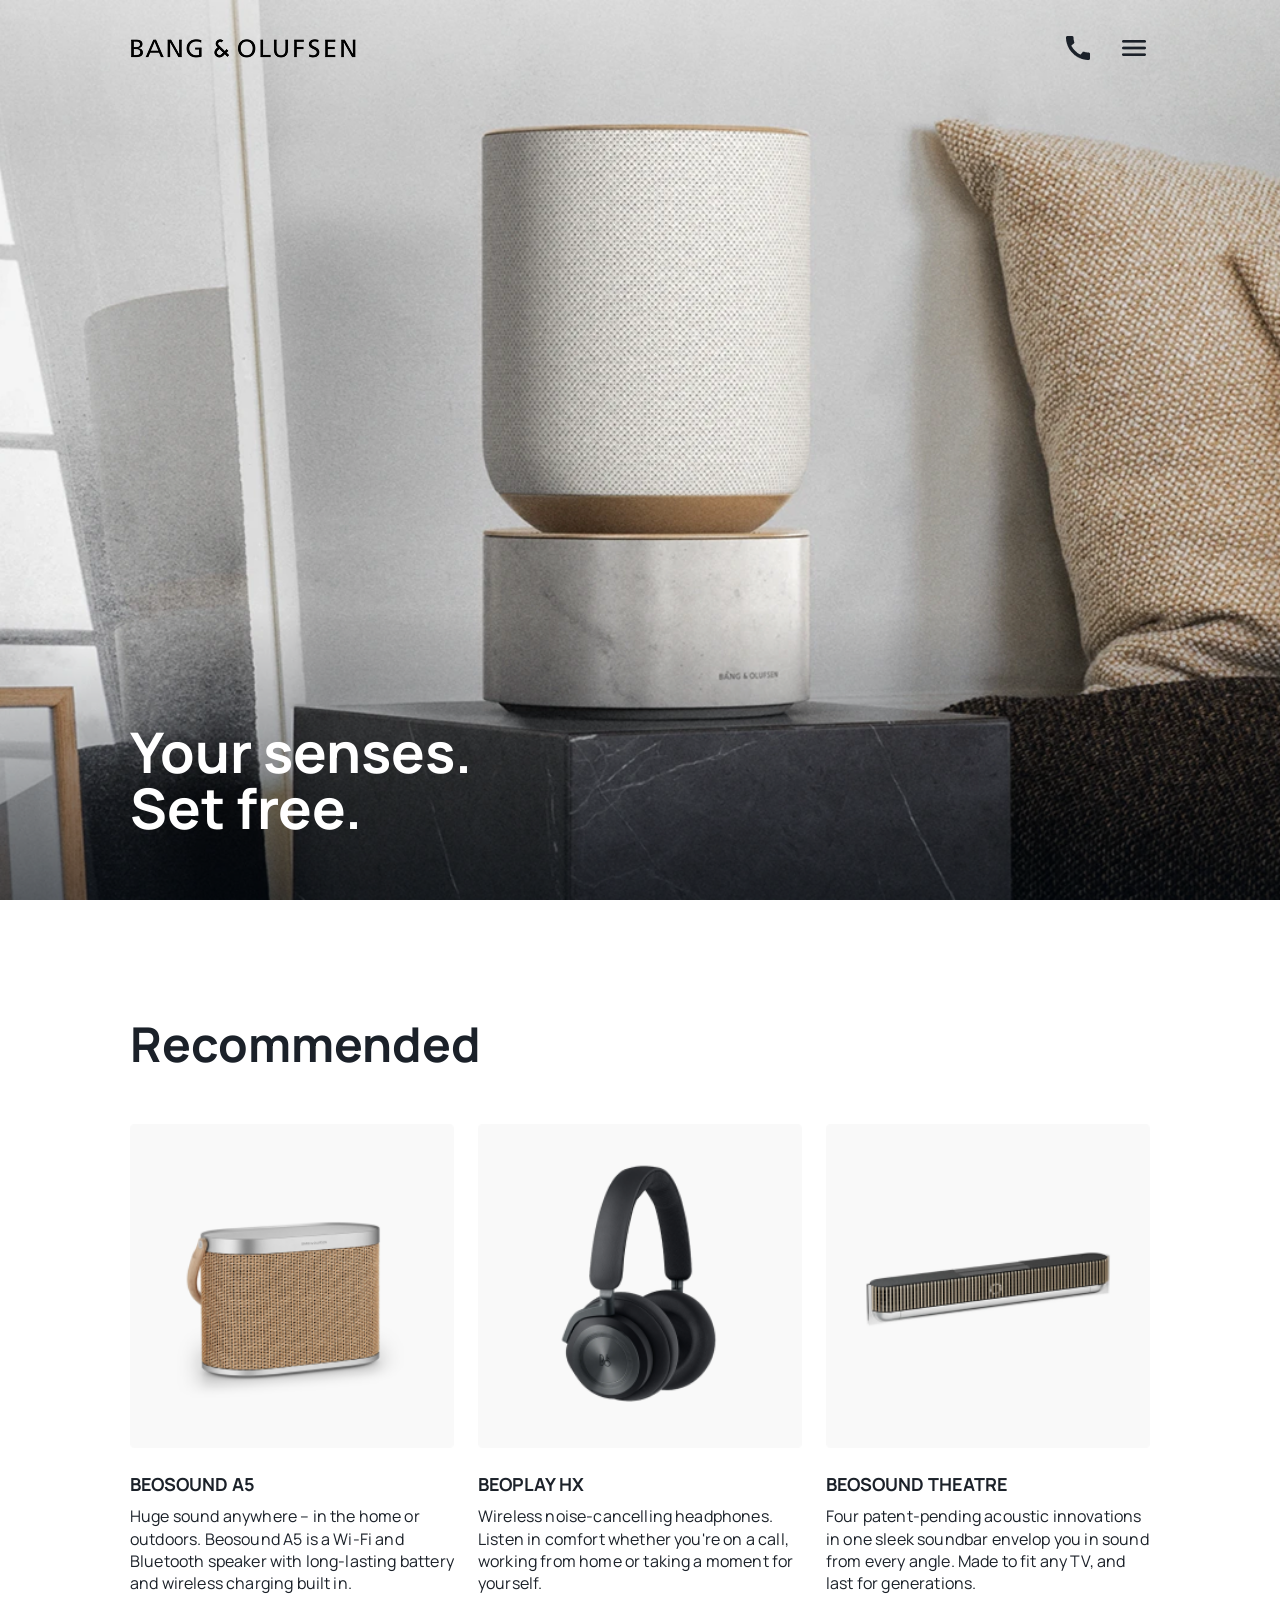
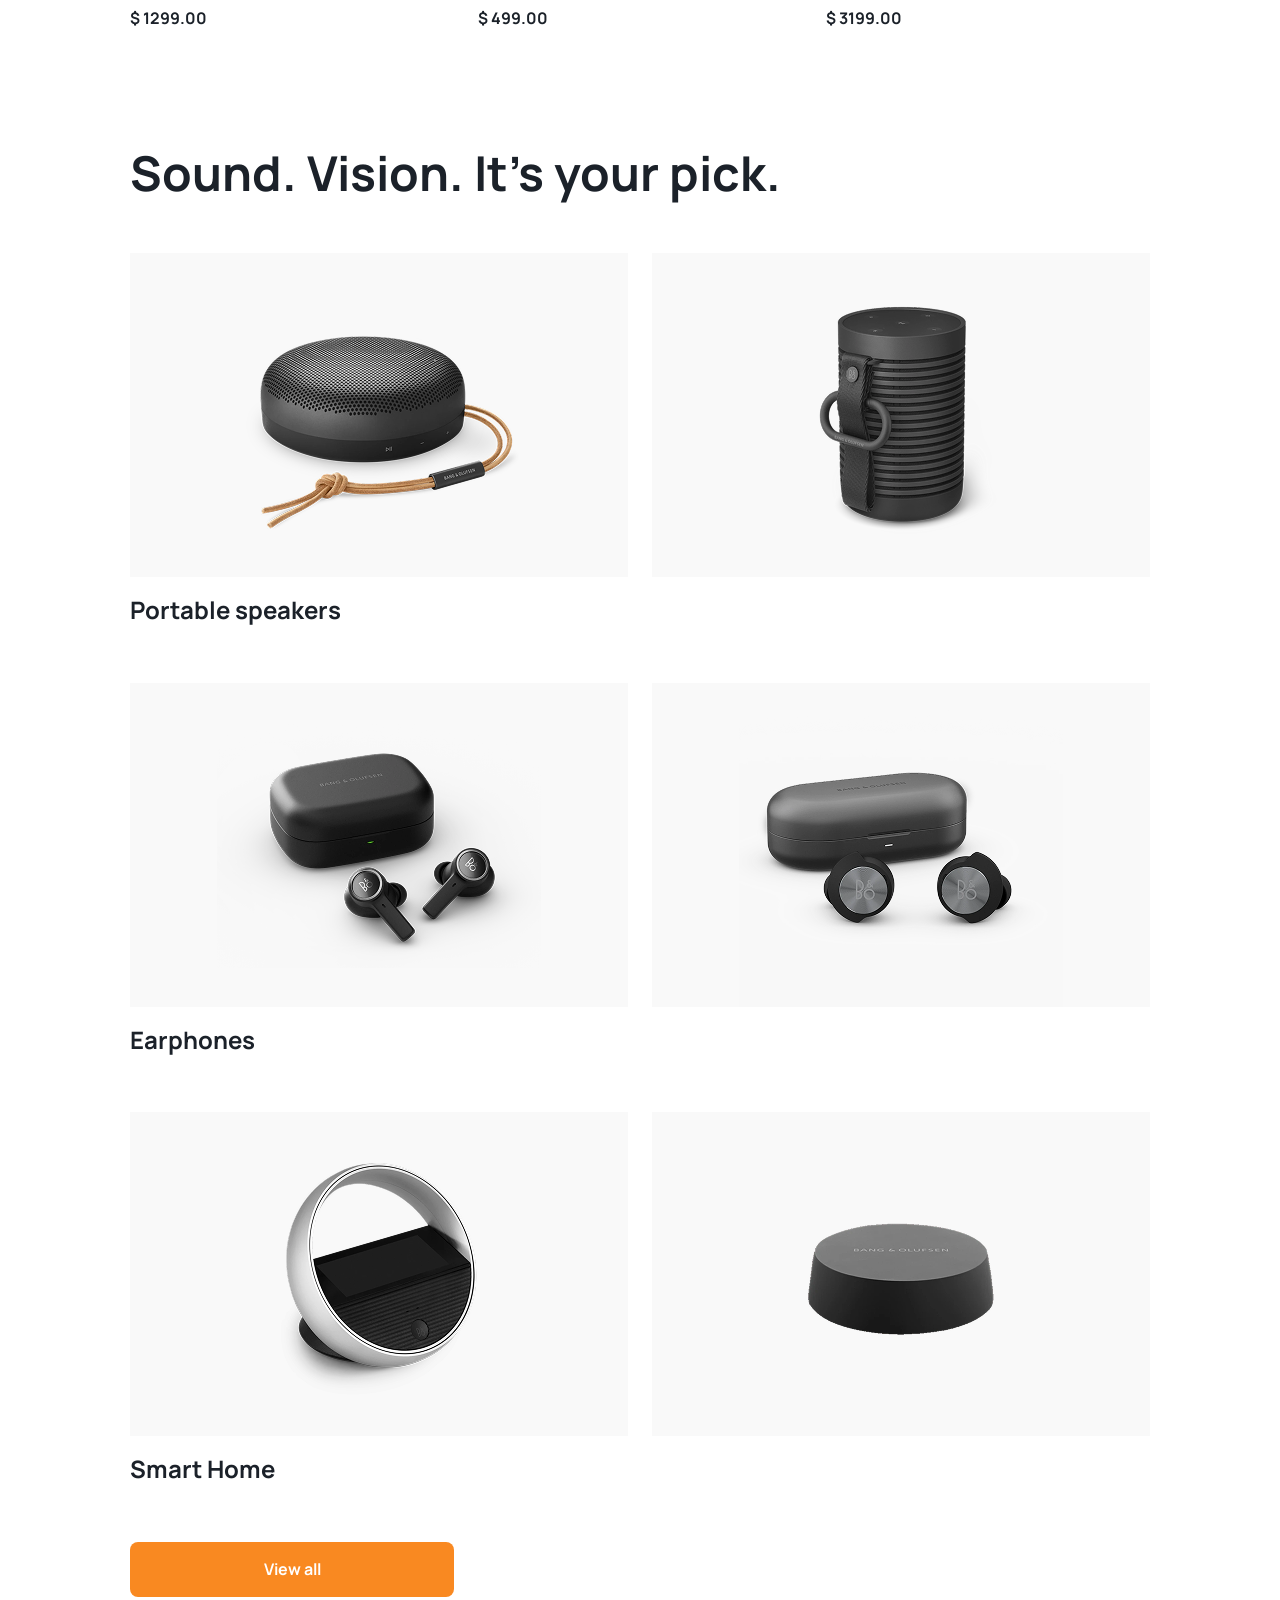
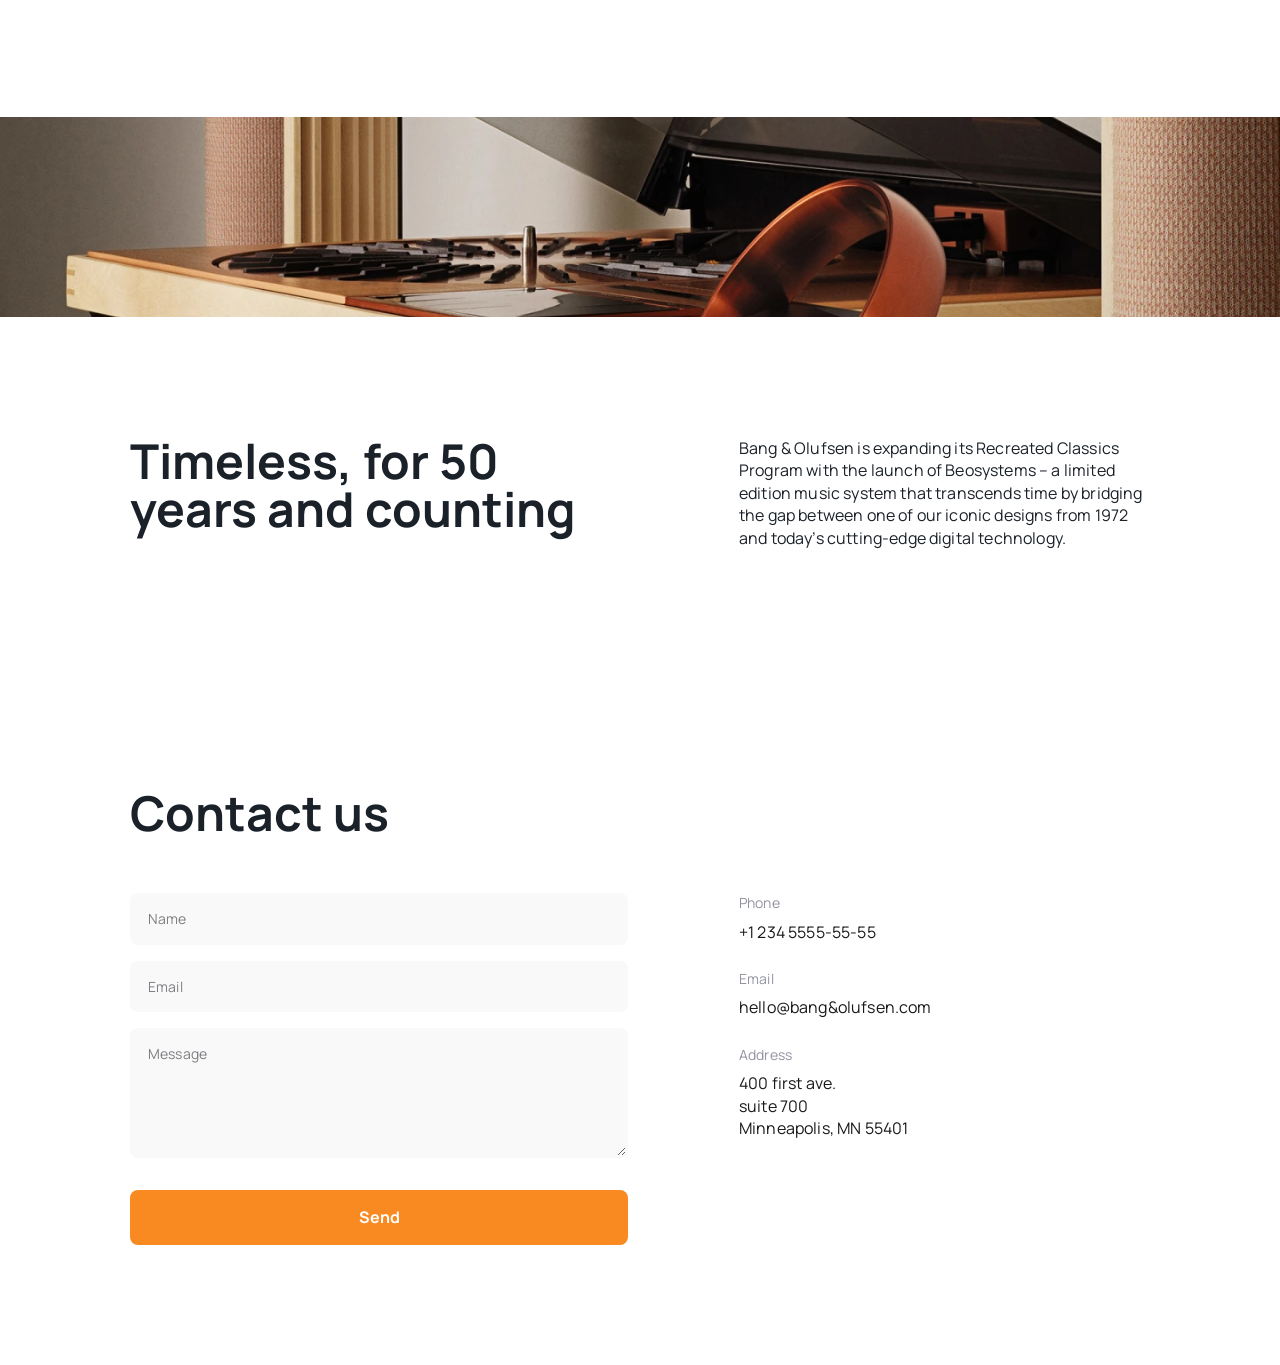
==== index.html @ 16ffc5fd "make build" ====
<!doctype html><html lang="en" class="page"><head><meta charset="utf-8"><meta name="viewport" content="width=device-width, initial-scale=1.0"><title>Landing Page</title><link rel="icon" type="image/x-icon" href="Logo.e3024e03.png"><link rel="preconnect" href="https://fonts.googleapis.com"><link rel="preconnect" href="https://fonts.gstatic.com" crossorigin><link href="https://fonts.googleapis.com/css2?family=Inter:wght@500;700&family=Manrope:wght@400;700&family=Roboto:wght@700&display=swap" rel="stylesheet"><link rel="stylesheet" href="index.c2634b5c.css"><script src="index.cabb280d.js" defer></script></head><body class="page__body"> <header class="header"> <div class="container"> <div class="header__content"> <div class="top-bar"> <a href="#"> <img class="top-bar__logo" src="Logo.e3024e03.png" alt="B&O logo"> </a> <div class="top-bar__icons"> <a href="tel:+12345555555" class="icon icon--phone"></a> <a href="#menu" class="icon icon--menu"></a> </div> </div> <div class="header__botom"> <div class="header__img"></div> <h1 class="header__title"> Your senses. <br> Set free. </h1> </div> </div> </div> </header> <aside class="menu page__menu" id="menu"> <div class="container"> <div class="menu__content"> <div class="menu__top top-bar"> <a href="#"> <img class="top-bar__logo" src="Logo.e3024e03.png" alt="B&O logo"> </a> <a href="#" class="icon icon--close"></a> </div> <div class="menu__container"> <nav class="menu__nav nav"> <ul class="nav__list"> <li class="nav__item"> <a class="nav__link" href="#recommended"> Recommended </a> </li> <li class="nav__item"> <a class="nav__link" href="#gallery"> Categories </a> </li> <li class="nav__item"> <a class="nav__link" href="#info"> About Us </a> </li> <li class="nav__item"> <a class="nav__link" href="#contacts"> Contact Us </a> </li> </ul> </nav> <a href="tel:+1 234 5555-55-55" class="menu__phone-number"> +1 234 5555-55-55 </a> <a href="tel:+1 234 5555-55-55" class="menu__call-to-order"> call to order </a> </div> </div> </div> </aside> <main class="main"> <div class="container"> <div class="main__content"> <section class="recommended" id="recommended"> <h2 class="section__title">Recommended</h2> <div class="recommended__container"> <ul class="recommended__products"> <li class="product recommended__product"> <article> <img class="product__image" src="beosound-mobile.cb3116ac.png" alt="BEOSOUND A5"> <h3 class="product__title">BEOSOUND A5</h3> <p class="product__description"> Huge sound anywhere – in the home or outdoors. Beosound A5 is a Wi-Fi and Bluetooth speaker with long-lasting battery and wireless charging built in. </p> <p class="product__price">$ 1299.00</p> </article> </li> <li class="product recommended__product"> <article> <img class="product__image" src="beoplay-mobile.6e7255b0.png" alt="BEOPLAY HX"> <h3 class="product__title">BEOPLAY HX</h3> <p class="product__description"> Wireless noise-cancelling headphones. Listen in comfort whether you're on a call, working from home or taking a moment for yourself. </p> <p class="product__price">$ 499.00</p> </article> </li> <li class="product recommended__product"> <article> <img class="product__image" src="acoustic-mobile.9c9fabe5.png" alt="BEOSOUND THEATRE"> <h3 class="product__title">BEOSOUND THEATRE</h3> <p class="product__description"> Four patent-pending acoustic innovations in one sleek soundbar envelop you in sound from every angle. Made to fit any TV, and last for generations. </p> <p class="product__price">$ 3199.00</p> </article> </li> </ul> </div> </section> <section class="gallery" id="gallery"> <h2 class="section__title">Sound. Vision. It's your pick.</h2> <ul class="gallery__wrapper"> <li class="gallery__items"> <div class="gallery__photos"> <a href="#" class="gallery__link"> <img class="gallery__photo" src="portable-speaker-1-desktop.88114674.png" alt="Portable speaker"> </a> <a href="#" class="gallery__link"> <img class="gallery__photo" src="portable-speaker-2-desktop.5d2d7064.png" alt="Portable speaker"> </a> </div> <h3 class="gallery__title">Portable speakers</h3> </li> <li class="gallery__items"> <div class="gallery__photos"> <a href="#" class="gallery__link"> <img class="gallery__photo" src="earphones-1-desktop.b19adb02.png" alt="Earphones"> </a> <a href="#" class="gallery__link"> <img class="gallery__photo" src="earphones-2-desktop.e0e99754.png" alt="Earphones"> </a> </div> <h3 class="gallery__title">Earphones</h3> </li> <li class="gallery__items"> <div class="gallery__photos"> <a href="#" class="gallery__link"> <img class="gallery__photo" src="smart-home-1-desktop.4b87966b.png" alt="Smart Devise"> </a> <a href="#" class="gallery__link"> <img class="gallery__photo" src="smart-home-2-desktop.f8fe07ad.png" alt="Smart Devise"> </a> </div> <h3 class="gallery__title">Smart Home</h3> </li> </ul> <a class="gallery__button">View all</a> </section> <section id="info"> <div class="info__image"></div> <div class="info"> <h2 class="info__title section__title"> Timeless, for 50 years and counting </h2> <p class="info__description"> Bang & Olufsen is expanding its Recreated Classics Program with the launch of Beosystems – a limited edition music system that transcends time by bridging the gap between one of our iconic designs from 1972 and today’s cutting-edge digital technology. </p> </div> </section> <section class="form" id="contacts"> <h2 class="section__title">Contact us</h2> <div class="contacts"> <div class="contacts__form"> <form onsubmit="this.reset(); return false;" action="http://localhost:5173/" method="post"> <input class="contacts__input" type="text" name="name" required placeholder="Name"> <input class="contacts__input" type="email" name="email" required placeholder="Email"> <textarea class="contacts__input contacts__input--textarea" name="message" rows="5" required placeholder="Message"></textarea> <button class="contacts__button">Send</button> </form> </div> <address class="contacts__contacts"> <div class="contacts__container"> <div class="contacts__wrap"> <p class="contacts__wrap contacts__wrap--name">Phone</p> <a href="tel:+123455555555" class="contacts__wrap contacts__wrap--value"> +1 234 5555-55-55 </a> </div> <div class="contacts__wrap"> <p class="contacts__wrap contacts__wrap--name">Email</p> <p class="contacts__wrap contacts__wrap--value"> hello@bang&olufsen.com </p> </div> <div class="contacts__wrap"> <p class="contacts__wrap contacts__wrap--name">Address</p> <a class="contacts__wrap contacts__wrap--value" href="https://www.google.com/maps?q=400+First+Ave+Suite+700+Minneapolis+MN+55401" target="_blank" rel="noopener noreferrer"> 400 first ave. <br> suite 700 <br> Minneapolis, MN 55401 </a> </div> </div> </address> </div> </section> </div> </div> </main> </body></html>
---- index.c2634b5c.css ----
*,:before,:after{box-sizing:border-box}html,body,div,span,applet,object,iframe,h1,h2,h3,h4,h5,h6,p,blockquote,pre,a,abbr,acronym,address,big,cite,code,del,dfn,em,img,ins,kbd,q,s,samp,small,strike,strong,sub,sup,tt,var,b,u,i,center,dl,dt,dd,ol,ul,li,fieldset,form,label,legend,table,caption,tbody,tfoot,thead,tr,th,td,article,aside,canvas,details,embed,figure,figcaption,footer,header,hgroup,menu,nav,output,ruby,section,summary,time,mark,audio,video{border:0;margin:0;padding:0;font-family:inherit;font-size:100%}article,aside,details,figcaption,figure,footer,header,hgroup,menu,nav,section{display:block}body{line-height:1}ol,ul{list-style:none}blockquote,q{quotes:none}blockquote:before,blockquote:after,q:before,q:after{content:"";content:none}table{border-collapse:collapse;border-spacing:0}a{color:inherit;cursor:pointer;text-decoration:none}button,input,select,textarea{font:inherit;cursor:pointer;background:0 0;border:none;outline:none;margin:0;padding:0}img{max-width:100%;height:auto;display:block}.header{background:url(header-bg-desktop.ee3bad31.png) 50%/cover no-repeat;border:none;height:100vh}.header__content{-ms-flex-direction:column;flex-direction:column;-ms-flex-pack:justify;justify-content:space-between;min-height:100vh;display:-ms-flexbox;display:flex}.header__botom{padding-bottom:40px}@media (min-width:744px){.header__botom{padding-bottom:64px}}.header__title{color:#fff;font-size:36px;font-weight:700;line-height:100%}@media (min-width:744px){.header__title{font-size:48px}}@media (min-width:1260px){.header__title{font-size:56px}}.icon{background-position:50%;background-repeat:no-repeat;background-size:contain;width:24px;height:24px;display:block}@media (min-width:744px){.icon{width:32px;height:32px}}.icon--phone{background-image:url(phone-number.827a1522.png);margin-right:24px;position:relative}.icon--phone:after{content:"+1 234 555-55-55";white-space:nowrap;visibility:hidden;opacity:0;transition:all .3s;position:absolute;top:50%;left:-420%;transform:translateY(-50%)}.icon--phone:hover:after{visibility:visible;opacity:1}.icon--menu{background-image:url(icon-burger-menu.79935356.png)}.icon--menu:hover{background-image:url(icon-burger-menu-hover.655e2119.png)}.icon--close{background-image:url(icon-close.a6310590.png);transition:all .3s}.icon--close:hover{transform:scale(1.1)}.menu{box-sizing:border-box;background-color:#f9f9f9;height:100vh;overflow:auto}.menu__content{font-size:22px;font-weight:700;line-height:100%}.menu__top{z-index:1;margin-bottom:32px;position:sticky;top:0}@media (min-width:744px){.menu__top{margin-bottom:56px}}.menu__phone-number{letter-spacing:.13em;margin-bottom:20px;font-size:16px;line-height:140%;display:block}.menu__phone-number:hover{color:#9393a3}.menu__call-to-order{letter-spacing:.13em;text-transform:uppercase;border-bottom:1px solid #1b2129;width:fit-content;padding-bottom:4px;font-size:16px;line-height:140%;transition:all .3s;display:block}.menu__call-to-order:hover{transform:scale(1.1)}.menu__nav{margin-bottom:48px}.nav__item:not(:last-child){margin-bottom:32px}.nav__link:hover{color:#9393a3}.page{scroll-behavior:smooth}.page:has(.page__menu:target){overflow:hidden}.page__body{color:#1b2129;background-color:#fff;width:100%;height:100vh;font-family:Manrope,sans-serif}.page__menu{pointer-events:none;opacity:0;position:fixed;top:0;left:0;right:0}.page__menu:target{pointer-events:all;opacity:1}.top-bar{-ms-flex-pack:justify;justify-content:space-between;-ms-flex-align:center;align-items:center;padding-top:24px;padding-bottom:24px;display:-ms-flexbox;display:flex}@media (min-width:744px){.top-bar{padding-top:32px;padding-bottom:32px}}.top-bar__logo{width:152px;height:16px;transition:all .3s}@media (min-width:744px){.top-bar__logo{width:228px;height:24px}}.top-bar__logo:hover{transform:scale(1.1)}.top-bar__icons{display:-ms-flexbox;display:flex}.section__title{margin-bottom:48px;font-size:32px;font-weight:700;line-height:100%}@media (min-width:744px){.section__title{margin-bottom:56px;font-size:40px}}@media (min-width:1260px){.section__title{font-size:48px}}.main__content{row-gap:96px;padding-top:96px;padding-bottom:96px;display:grid}@media (min-width:744px){.main__content{row-gap:120px;padding-top:120px;padding-bottom:120px}}.recommended__products{--columns:2;grid-template-columns:repeat(var(--columns),1fr);gap:52px 20px;display:grid}@media (min-width:744px){.recommended__products{--columns:6;column-gap:24px}}@media (min-width:1260px){.recommended__products{--columns:12}}.recommended__product{grid-column:1/-1}@media (min-width:744px){.recommended__product{grid-column:2/-2}}@media (min-width:1260px){.recommended__product{grid-column:span 4}}.product{box-sizing:border-box}.product__image{box-sizing:border-box;width:100%;margin-bottom:10px;transition:all .3s;display:block}@media (min-width:744px){.product__image{height:600px;margin-bottom:24px}}@media (min-width:1260px){.product__image{height:324px}}.product__image:hover{transform:scale(1.2)}.product__title{text-transform:uppercase;margin-bottom:10px;font-size:18px;font-weight:700;line-height:140%}@media (min-width:744px){.product__title{margin-bottom:8px}}.product__description{letter-spacing:.01em;margin-bottom:12px;font-size:16px;line-height:140%}@media (min-width:744px){.product__description{margin-bottom:34px}}@media (min-width:1260px){.product__description{margin-bottom:12px}}.product__price{margin-top:auto;font-size:16px;font-weight:700;line-height:140%}.info{--columns:2;grid-template-columns:repeat(var(--columns),1fr);-ms-flex-align:start;align-items:start;gap:30px 20px;padding:42px 0 48px;display:grid}@media (min-width:744px){.info{--columns:6;column-gap:24px}}@media (min-width:1260px){.info{--columns:12}}@media (min-width:744px){.info{padding-top:120px;padding-bottom:120px}}.info__title{grid-column:1/-1;margin-bottom:0}@media (min-width:744px){.info__title{grid-column:1/4}}@media (min-width:1260px){.info__title{grid-column:span 6}}.info__description{letter-spacing:.01em;grid-column:1/-1;line-height:140%}@media (min-width:744px){.info__description{grid-column:4/7}}@media (min-width:1260px){.info__description{grid-column:-6/-1;justify-self:end}}.info__image{background:url(section-img-desktop.2b329f28.png) 50%/cover no-repeat;width:100vw;height:200px;margin-left:calc(50% - 50vw)}.gallery__wrapper{row-gap:40px;margin-bottom:40px;display:grid}@media (min-width:744px){.gallery__wrapper{row-gap:56px;margin-bottom:56px}}.gallery__photos{--columns:2;grid-template-columns:repeat(var(--columns),1fr);column-gap:20px;margin-bottom:16px;display:grid}@media (min-width:744px){.gallery__photos{--columns:6;column-gap:24px}}@media (min-width:1260px){.gallery__photos{--columns:12}}@media (min-width:744px){.gallery__link{grid-column:span 3}}@media (min-width:1260px){.gallery__link{grid-column:span 6}}.gallery__photo{object-fit:cover;width:100%;height:100%;transition:all .3s}.gallery__photo:hover{transform:scale(1.2)}.gallery__title{font-size:18px;font-weight:700;line-height:140%}@media (min-width:744px){.gallery__title{font-size:24px}}.gallery__button{text-align:center;color:#fff;background-color:#f98921;border-radius:8px;width:100%;margin-top:auto;padding:14px 0;font-size:16px;font-weight:700;line-height:169%;display:block}@media (min-width:1260px){.gallery__button{width:324px}}.gallery__button:hover{background-color:#1b2129}.gallery__button:active{background-color:#010810}.contacts{--columns:2;grid-template-columns:repeat(var(--columns),1fr);gap:48px 20px;display:grid}@media (min-width:744px){.contacts{--columns:6;column-gap:24px}}@media (min-width:1260px){.contacts{--columns:12}}@media (min-width:744px){.contacts{row-gap:80px}}.contacts__form{grid-column:1/3}@media (min-width:744px){.contacts__form{grid-column:span 6}}@media (min-width:1260px){.contacts__form{grid-column:1/7}}.contacts__contacts{grid-column:1/3;font-style:normal}@media (min-width:744px){.contacts__contacts{grid-column:span 6}}@media (min-width:1260px){.contacts__contacts{grid-column:8/-1}}.contacts__input{letter-spacing:.01em;color:#1b2129;background-color:#f9f9f9;border:2px solid transparent;border-radius:8px;width:100%;margin-bottom:16px;padding:14px 16px;font-size:14px;line-height:140%;display:block}.contacts__input::placeholder{letter-spacing:.01em;color:#7e7e83;font-size:14px;line-height:140%}.contacts__input::placeholder{letter-spacing:.01em;color:#7e7e83;font-size:14px;line-height:140%}.contacts__input--textarea{margin-bottom:32px}.contacts__input:hover{border:2px solid #dbdbdb}.contacts__input:focus{border:2px solid #f98921}.contacts__button{text-align:center;color:#fff;background-color:#f98921;border-radius:8px;width:100%;margin-top:auto;padding:14px 0;font-size:16px;font-weight:700;line-height:169%;display:block}.contacts__button:hover{background-color:#1b2129}.contacts__button:active{background-color:#010810}.contacts__container{-ms-flex-direction:column;flex-direction:column;gap:24px;display:-ms-flexbox;display:flex}@media (min-width:744px){.contacts__container{gap:26px}}.contacts__wrap--name{letter-spacing:.01em;color:#9393a3;margin-bottom:8px;font-size:14px;line-height:140%;display:block}.contacts__wrap--value{letter-spacing:.01em;color:#191919;font-size:16px;line-height:140%}.contacts__wrap--value:hover{color:#9393a3}.container{padding-left:20px;padding-right:20px}@media (min-width:744px){.container{padding-left:72px;padding-right:72px}}@media (min-width:1260px){.container{max-width:1260px;margin-left:auto;margin-right:auto;padding-left:120px;padding-right:120px}}
/*# sourceMappingURL=index.c2634b5c.css.map */
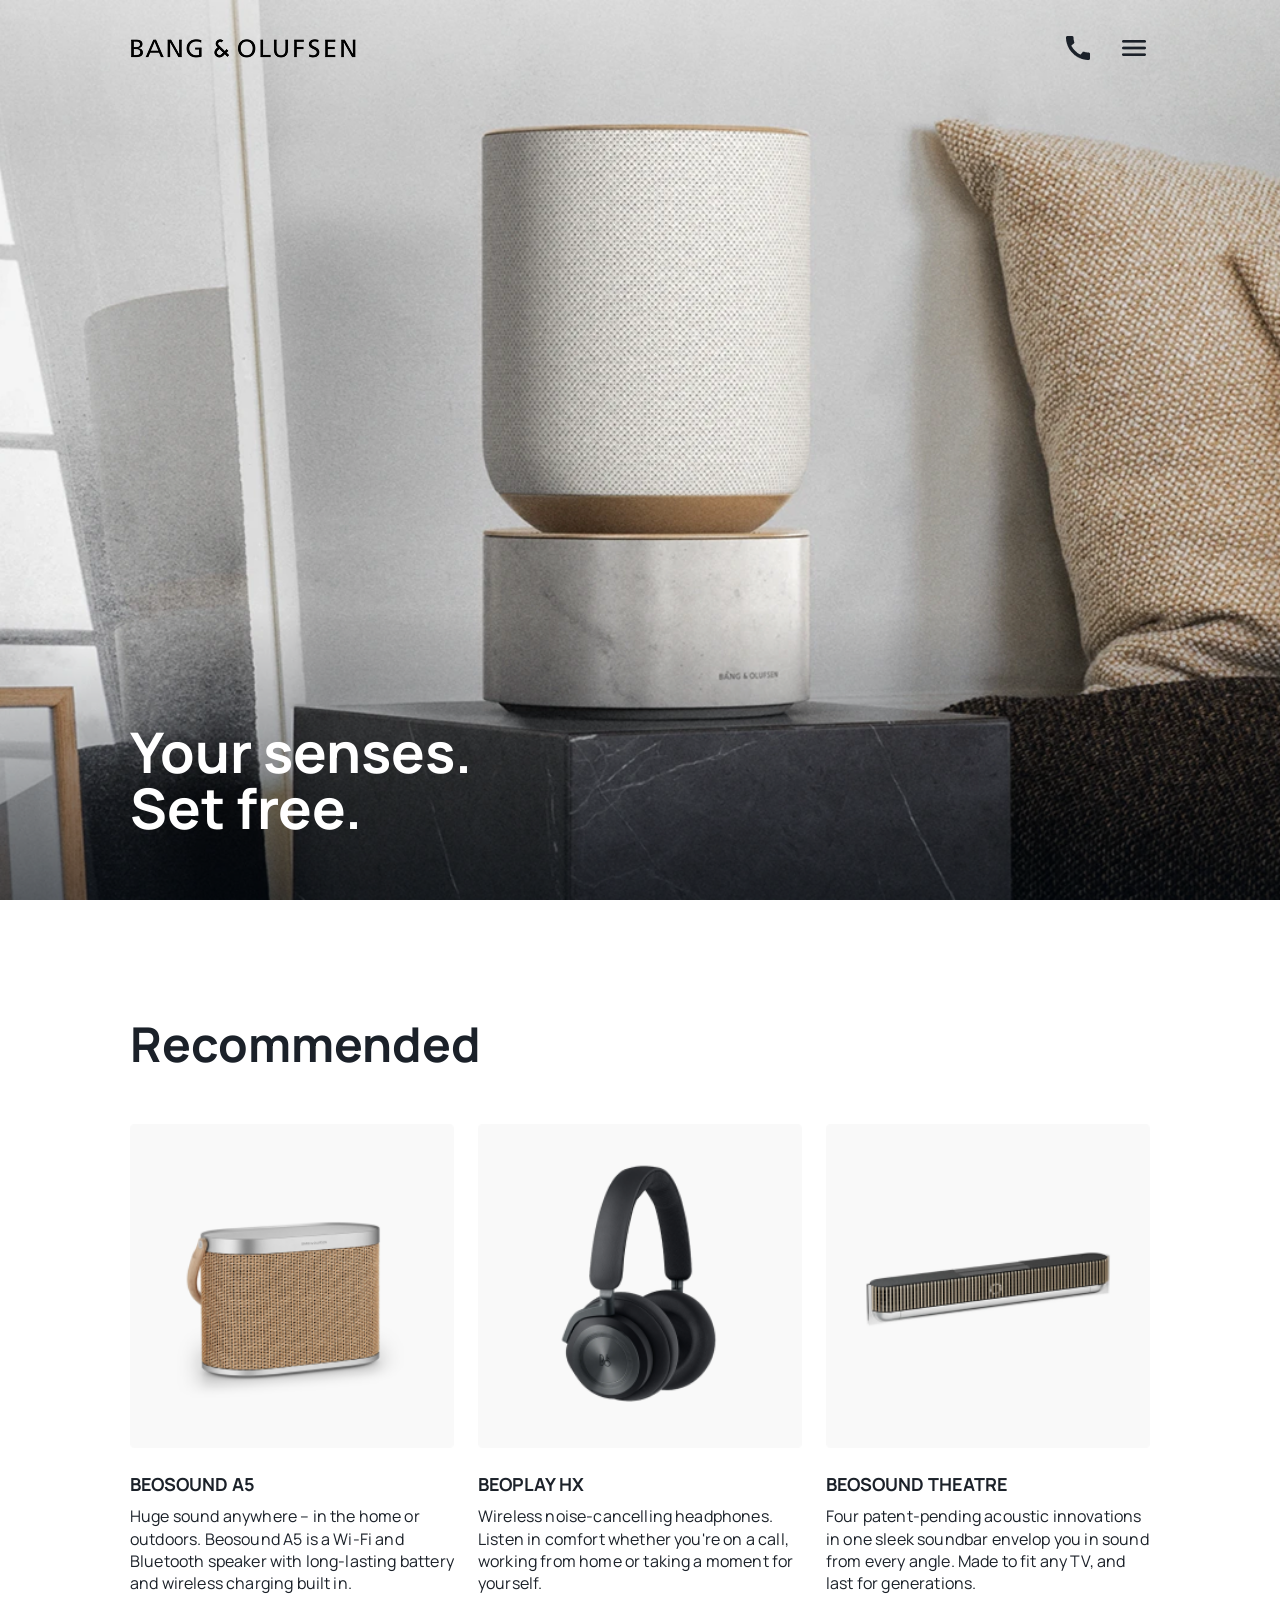
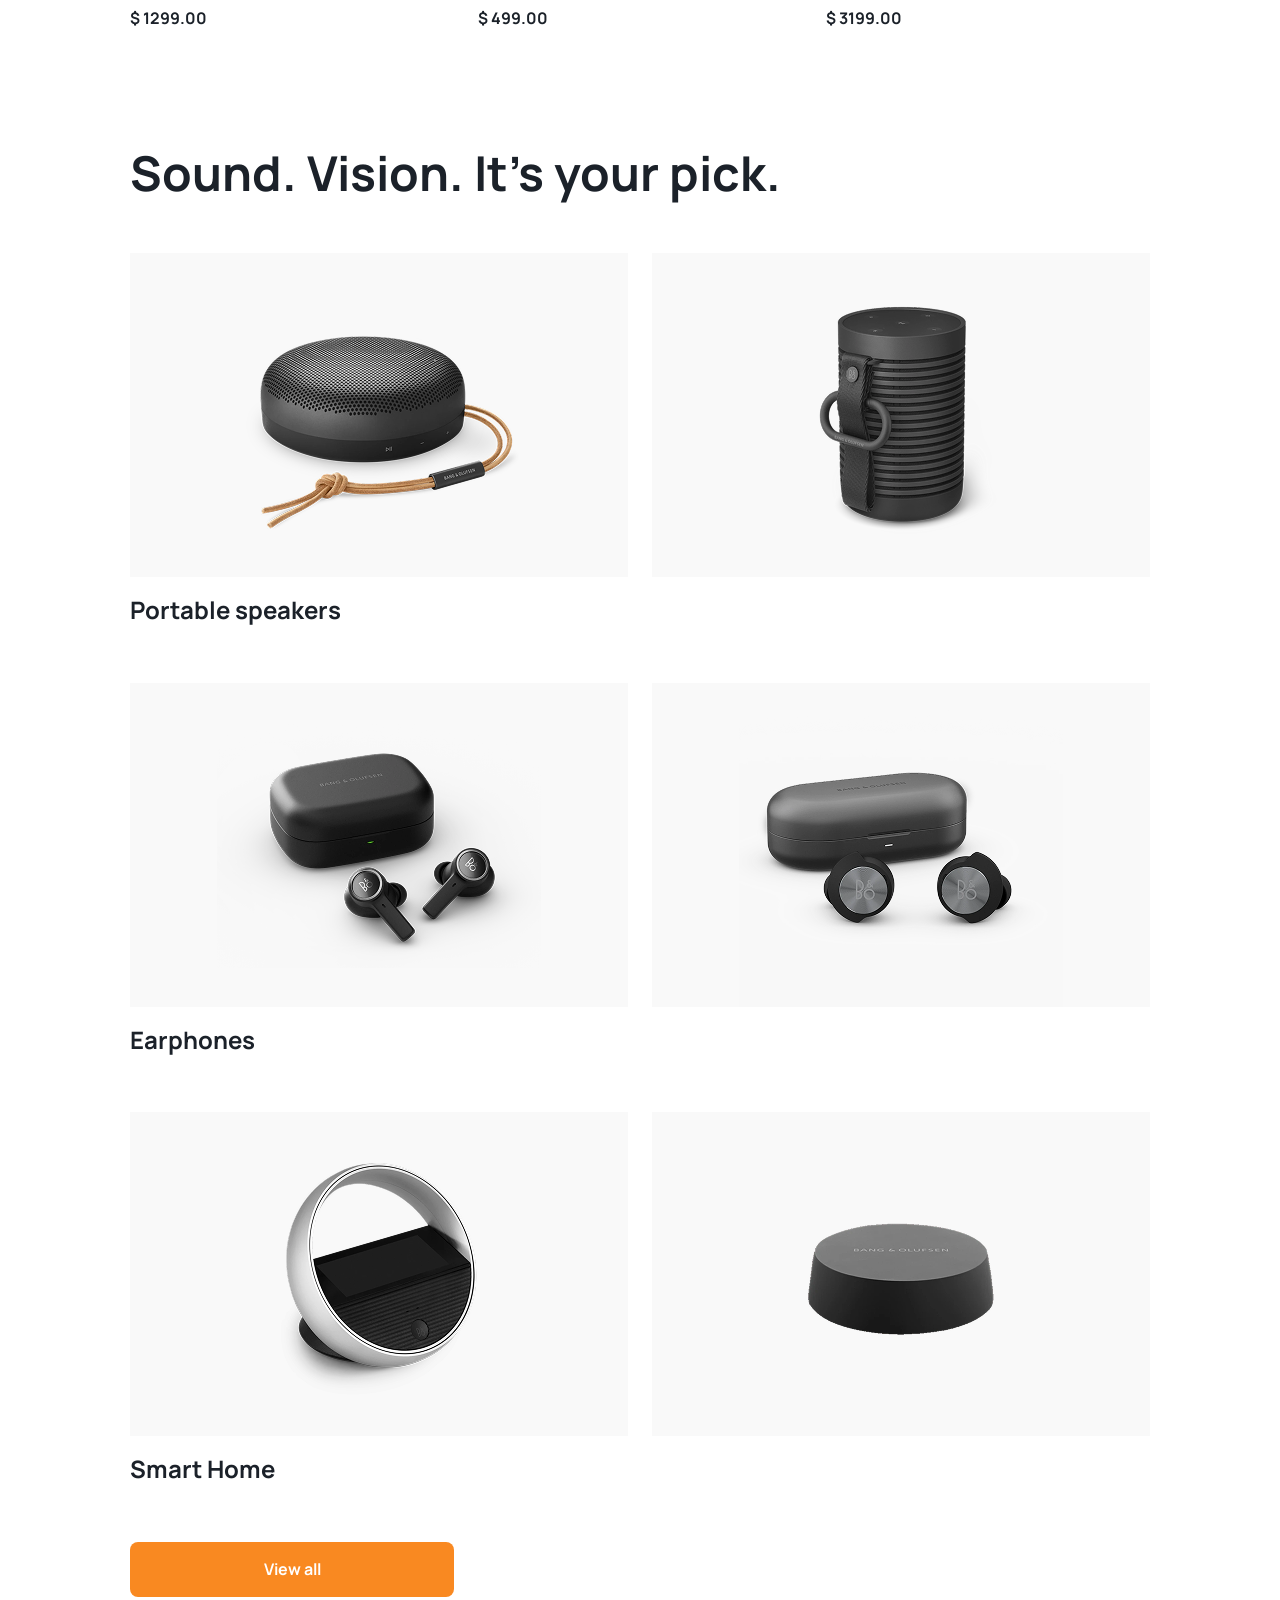
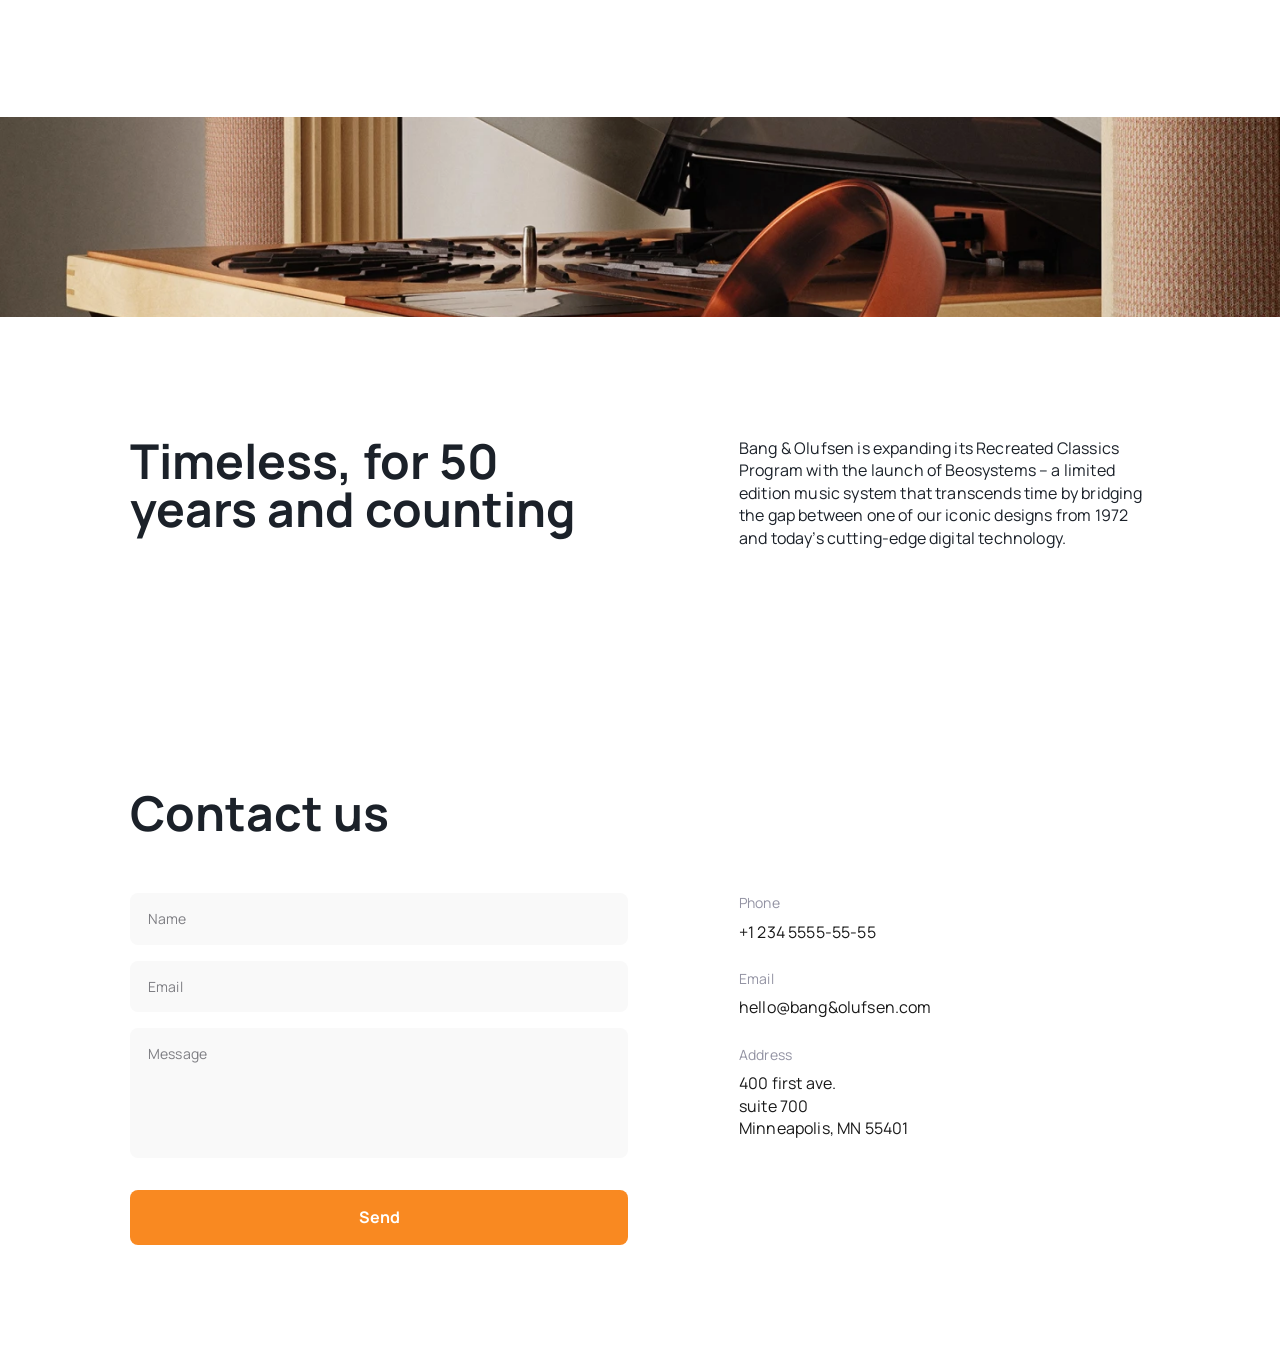
==== commit 7a283a85: "make build" ====
--- a/index.html
+++ b/index.html
@@ -1 +1 @@
-<!doctype html><html lang="en" class="page"><head><meta charset="utf-8"><meta name="viewport" content="width=device-width, initial-scale=1.0"><title>Landing Page</title><link rel="icon" type="image/x-icon" href="Logo.e3024e03.png"><link rel="preconnect" href="https://fonts.googleapis.com"><link rel="preconnect" href="https://fonts.gstatic.com" crossorigin><link href="https://fonts.googleapis.com/css2?family=Inter:wght@500;700&family=Manrope:wght@400;700&family=Roboto:wght@700&display=swap" rel="stylesheet"><link rel="stylesheet" href="index.c2634b5c.css"><script src="index.cabb280d.js" defer></script></head><body class="page__body"> <header class="header"> <div class="container"> <div class="header__content"> <div class="top-bar"> <a href="#"> <img class="top-bar__logo" src="Logo.e3024e03.png" alt="B&O logo"> </a> <div class="top-bar__icons"> <a href="tel:+12345555555" class="icon icon--phone"></a> <a href="#menu" class="icon icon--menu"></a> </div> </div> <div class="header__botom"> <div class="header__img"></div> <h1 class="header__title"> Your senses. <br> Set free. </h1> </div> </div> </div> </header> <aside class="menu page__menu" id="menu"> <div class="container"> <div class="menu__content"> <div class="menu__top top-bar"> <a href="#"> <img class="top-bar__logo" src="Logo.e3024e03.png" alt="B&O logo"> </a> <a href="#" class="icon icon--close"></a> </div> <div class="menu__container"> <nav class="menu__nav nav"> <ul class="nav__list"> <li class="nav__item"> <a class="nav__link" href="#recommended"> Recommended </a> </li> <li class="nav__item"> <a class="nav__link" href="#gallery"> Categories </a> </li> <li class="nav__item"> <a class="nav__link" href="#info"> About Us </a> </li> <li class="nav__item"> <a class="nav__link" href="#contacts"> Contact Us </a> </li> </ul> </nav> <a href="tel:+1 234 5555-55-55" class="menu__phone-number"> +1 234 5555-55-55 </a> <a href="tel:+1 234 5555-55-55" class="menu__call-to-order"> call to order </a> </div> </div> </div> </aside> <main class="main"> <div class="container"> <div class="main__content"> <section class="recommended" id="recommended"> <h2 class="section__title">Recommended</h2> <div class="recommended__container"> <ul class="recommended__products"> <li class="product recommended__product"> <article> <img class="product__image" src="beosound-mobile.cb3116ac.png" alt="BEOSOUND A5"> <h3 class="product__title">BEOSOUND A5</h3> <p class="product__description"> Huge sound anywhere – in the home or outdoors. Beosound A5 is a Wi-Fi and Bluetooth speaker with long-lasting battery and wireless charging built in. </p> <p class="product__price">$ 1299.00</p> </article> </li> <li class="product recommended__product"> <article> <img class="product__image" src="beoplay-mobile.6e7255b0.png" alt="BEOPLAY HX"> <h3 class="product__title">BEOPLAY HX</h3> <p class="product__description"> Wireless noise-cancelling headphones. Listen in comfort whether you're on a call, working from home or taking a moment for yourself. </p> <p class="product__price">$ 499.00</p> </article> </li> <li class="product recommended__product"> <article> <img class="product__image" src="acoustic-mobile.9c9fabe5.png" alt="BEOSOUND THEATRE"> <h3 class="product__title">BEOSOUND THEATRE</h3> <p class="product__description"> Four patent-pending acoustic innovations in one sleek soundbar envelop you in sound from every angle. Made to fit any TV, and last for generations. </p> <p class="product__price">$ 3199.00</p> </article> </li> </ul> </div> </section> <section class="gallery" id="gallery"> <h2 class="section__title">Sound. Vision. It's your pick.</h2> <ul class="gallery__wrapper"> <li class="gallery__items"> <div class="gallery__photos"> <a href="#" class="gallery__link"> <img class="gallery__photo" src="portable-speaker-1-desktop.88114674.png" alt="Portable speaker"> </a> <a href="#" class="gallery__link"> <img class="gallery__photo" src="portable-speaker-2-desktop.5d2d7064.png" alt="Portable speaker"> </a> </div> <h3 class="gallery__title">Portable speakers</h3> </li> <li class="gallery__items"> <div class="gallery__photos"> <a href="#" class="gallery__link"> <img class="gallery__photo" src="earphones-1-desktop.b19adb02.png" alt="Earphones"> </a> <a href="#" class="gallery__link"> <img class="gallery__photo" src="earphones-2-desktop.e0e99754.png" alt="Earphones"> </a> </div> <h3 class="gallery__title">Earphones</h3> </li> <li class="gallery__items"> <div class="gallery__photos"> <a href="#" class="gallery__link"> <img class="gallery__photo" src="smart-home-1-desktop.4b87966b.png" alt="Smart Devise"> </a> <a href="#" class="gallery__link"> <img class="gallery__photo" src="smart-home-2-desktop.f8fe07ad.png" alt="Smart Devise"> </a> </div> <h3 class="gallery__title">Smart Home</h3> </li> </ul> <a class="gallery__button">View all</a> </section> <section id="info"> <div class="info__image"></div> <div class="info"> <h2 class="info__title section__title"> Timeless, for 50 years and counting </h2> <p class="info__description"> Bang & Olufsen is expanding its Recreated Classics Program with the launch of Beosystems – a limited edition music system that transcends time by bridging the gap between one of our iconic designs from 1972 and today’s cutting-edge digital technology. </p> </div> </section> <section class="form" id="contacts"> <h2 class="section__title">Contact us</h2> <div class="contacts"> <div class="contacts__form"> <form onsubmit="this.reset(); return false;" action="http://localhost:5173/" method="post"> <input class="contacts__input" type="text" name="name" required placeholder="Name"> <input class="contacts__input" type="email" name="email" required placeholder="Email"> <textarea class="contacts__input contacts__input--textarea" name="message" rows="5" required placeholder="Message"></textarea> <button class="contacts__button">Send</button> </form> </div> <address class="contacts__contacts"> <div class="contacts__container"> <div class="contacts__wrap"> <p class="contacts__wrap contacts__wrap--name">Phone</p> <a href="tel:+123455555555" class="contacts__wrap contacts__wrap--value"> +1 234 5555-55-55 </a> </div> <div class="contacts__wrap"> <p class="contacts__wrap contacts__wrap--name">Email</p> <p class="contacts__wrap contacts__wrap--value"> hello@bang&olufsen.com </p> </div> <div class="contacts__wrap"> <p class="contacts__wrap contacts__wrap--name">Address</p> <a class="contacts__wrap contacts__wrap--value" href="https://www.google.com/maps?q=400+First+Ave+Suite+700+Minneapolis+MN+55401" target="_blank" rel="noopener noreferrer"> 400 first ave. <br> suite 700 <br> Minneapolis, MN 55401 </a> </div> </div> </address> </div> </section> </div> </div> </main> </body></html>+<!doctype html><html lang="en" class="page"><head><meta charset="utf-8"><meta name="viewport" content="width=device-width, initial-scale=1.0"><title>Landing Page</title><link rel="icon" type="image/x-icon" href="Logo.e3024e03.png"><link rel="preconnect" href="https://fonts.googleapis.com"><link rel="preconnect" href="https://fonts.gstatic.com" crossorigin><link href="https://fonts.googleapis.com/css2?family=Inter:wght@500;700&family=Manrope:wght@400;700&family=Roboto:wght@700&display=swap" rel="stylesheet"><link rel="stylesheet" href="index.43d38881.css"><script src="index.cabb280d.js" defer></script></head><body class="page__body"> <header class="header"> <div class="container"> <div class="header__content"> <div class="top-bar"> <a href="#"> <img class="top-bar__logo" src="Logo.e3024e03.png" alt="B&O logo"> </a> <div class="top-bar__icons"> <a href="tel:+12345555555" class="icon icon--phone"></a> <a href="#menu" class="icon icon--menu"></a> </div> </div> <div class="header__botom"> <div class="header__img"></div> <h1 class="header__title"> Your senses. <br> Set free. </h1> </div> </div> </div> </header> <aside class="menu page__menu" id="menu"> <div class="container"> <div class="menu__content"> <div class="menu__top top-bar"> <a href="#" class="top-bar__logo-link"> <img class="top-bar__logo" src="Logo.e3024e03.png" alt="B&O logo"> </a> <a href="#" class="icon icon--close"></a> </div> <div class="menu__container"> <nav class="menu__nav nav"> <ul class="nav__list"> <li class="nav__item"> <a class="nav__link" href="#recommended"> Recommended </a> </li> <li class="nav__item"> <a class="nav__link" href="#gallery"> Categories </a> </li> <li class="nav__item"> <a class="nav__link" href="#info"> About Us </a> </li> <li class="nav__item"> <a class="nav__link" href="#contacts"> Contact Us </a> </li> </ul> </nav> <a href="tel:+1 234 5555-55-55" class="menu__phone-number"> +1 234 5555-55-55 </a> <a href="tel:+1 234 5555-55-55" class="menu__call-to-order"> call to order </a> </div> </div> </div> </aside> <main class="main"> <div class="container"> <div class="main__content"> <section class="recommended" id="recommended"> <h2 class="section__title">Recommended</h2> <div class="recommended__container"> <ul class="recommended__products"> <li class="product recommended__product"> <article> <img class="product__image" src="beosound-mobile.cb3116ac.png" alt="BEOSOUND A5"> <h3 class="product__title">BEOSOUND A5</h3> <p class="product__description"> Huge sound anywhere – in the home or outdoors. Beosound A5 is a Wi-Fi and Bluetooth speaker with long-lasting battery and wireless charging built in. </p> <p class="product__price">$ 1299.00</p> </article> </li> <li class="product recommended__product"> <article> <img class="product__image" src="beoplay-mobile.6e7255b0.png" alt="BEOPLAY HX"> <h3 class="product__title">BEOPLAY HX</h3> <p class="product__description"> Wireless noise-cancelling headphones. Listen in comfort whether you're on a call, working from home or taking a moment for yourself. </p> <p class="product__price">$ 499.00</p> </article> </li> <li class="product recommended__product"> <article> <img class="product__image" src="acoustic-mobile.9c9fabe5.png" alt="BEOSOUND THEATRE"> <h3 class="product__title">BEOSOUND THEATRE</h3> <p class="product__description"> Four patent-pending acoustic innovations in one sleek soundbar envelop you in sound from every angle. Made to fit any TV, and last for generations. </p> <p class="product__price">$ 3199.00</p> </article> </li> </ul> </div> </section> <section class="gallery" id="gallery"> <h2 class="section__title">Sound. Vision. It's your pick.</h2> <ul class="gallery__wrapper"> <li class="gallery__items"> <div class="gallery__photos"> <a href="#" class="gallery__link"> <img class="gallery__photo" src="portable-speaker-1-desktop.88114674.png" alt="Portable speaker"> </a> <a href="#" class="gallery__link"> <img class="gallery__photo" src="portable-speaker-2-desktop.5d2d7064.png" alt="Portable speaker"> </a> </div> <h3 class="gallery__title">Portable speakers</h3> </li> <li class="gallery__items"> <div class="gallery__photos"> <a href="#" class="gallery__link"> <img class="gallery__photo" src="earphones-1-desktop.b19adb02.png" alt="Earphones"> </a> <a href="#" class="gallery__link"> <img class="gallery__photo" src="earphones-2-desktop.e0e99754.png" alt="Earphones"> </a> </div> <h3 class="gallery__title">Earphones</h3> </li> <li class="gallery__items"> <div class="gallery__photos"> <a href="#" class="gallery__link"> <img class="gallery__photo" src="smart-home-1-desktop.4b87966b.png" alt="Smart Devise"> </a> <a href="#" class="gallery__link"> <img class="gallery__photo" src="smart-home-2-desktop.f8fe07ad.png" alt="Smart Devise"> </a> </div> <h3 class="gallery__title">Smart Home</h3> </li> </ul> <a class="gallery__button">View all</a> </section> <section id="info"> <div class="info__image"></div> <div class="info"> <h2 class="info__title section__title"> Timeless, for 50 years and counting </h2> <p class="info__description"> Bang & Olufsen is expanding its Recreated Classics Program with the launch of Beosystems – a limited edition music system that transcends time by bridging the gap between one of our iconic designs from 1972 and today’s cutting-edge digital technology. </p> </div> </section> <section class="form" id="contacts"> <h2 class="section__title">Contact us</h2> <div class="contacts"> <div class="contacts__form"> <form onsubmit="this.reset(); return false;" action="http://localhost:5173/" method="post"> <input class="contacts__input" type="text" name="name" required placeholder="Name"> <input class="contacts__input" type="email" name="email" required placeholder="Email"> <textarea class="contacts__input contacts__input--textarea" name="message" rows="5" required placeholder="Message"></textarea> <button class="contacts__button">Send</button> </form> </div> <address class="contacts__contacts"> <div class="contacts__container"> <div class="contacts__wrap"> <p class="contacts__wrap contacts__wrap--name">Phone</p> <a href="tel:+123455555555" class="contacts__wrap contacts__wrap--value"> +1 234 5555-55-55 </a> </div> <div class="contacts__wrap"> <p class="contacts__wrap contacts__wrap--name">Email</p> <a href="mailto:hello@bang-olufsen.com" class="contacts__wrap contacts__wrap--value"> hello@bang&olufsen.com </a> </div> <div class="contacts__wrap"> <p class="contacts__wrap contacts__wrap--name">Address</p> <a class="contacts__wrap contacts__wrap--value" href="https://www.google.com/maps?q=400+First+Ave+Suite+700+Minneapolis+MN+55401" target="_blank" rel="noopener noreferrer"> 400 first ave. <br> suite 700 <br> Minneapolis, MN 55401 </a> </div> </div> </address> </div> </section> </div> </div> </main> </body></html>
--- a/index.43d38881.css
+++ b/index.43d38881.css
@@ -0,0 +1,2 @@
+*,:before,:after{box-sizing:border-box}html,body,div,span,applet,object,iframe,h1,h2,h3,h4,h5,h6,p,blockquote,pre,a,abbr,acronym,address,big,cite,code,del,dfn,em,img,ins,kbd,q,s,samp,small,strike,strong,sub,sup,tt,var,b,u,i,center,dl,dt,dd,ol,ul,li,fieldset,form,label,legend,table,caption,tbody,tfoot,thead,tr,th,td,article,aside,canvas,details,embed,figure,figcaption,footer,header,hgroup,menu,nav,output,ruby,section,summary,time,mark,audio,video{border:0;margin:0;padding:0;font-family:inherit;font-size:100%}article,aside,details,figcaption,figure,footer,header,hgroup,menu,nav,section{display:block}body{line-height:1}ol,ul{list-style:none}blockquote,q{quotes:none}blockquote:before,blockquote:after,q:before,q:after{content:"";content:none}table{border-collapse:collapse;border-spacing:0}a{color:inherit;cursor:pointer;text-decoration:none}button,input,select,textarea{font:inherit;cursor:pointer;background:0 0;border:none;outline:none;margin:0;padding:0}img{max-width:100%;height:auto;display:block}.header{background:url(header-bg-desktop.ee3bad31.png) 50%/cover no-repeat;border:none;height:100vh}.header__content{-ms-flex-direction:column;flex-direction:column;-ms-flex-pack:justify;justify-content:space-between;min-height:100vh;display:-ms-flexbox;display:flex}.header__botom{padding-bottom:40px}@media (min-width:744px){.header__botom{padding-bottom:64px}}.header__title{color:#fff;font-size:36px;font-weight:700;line-height:100%}@media (min-width:744px){.header__title{font-size:48px}}@media (min-width:1260px){.header__title{font-size:56px}}.icon{background-position:50%;background-repeat:no-repeat;background-size:contain;width:24px;height:24px;display:block}@media (min-width:744px){.icon{width:32px;height:32px}}.icon--phone{background-image:url(phone-number.827a1522.png);margin-right:24px;position:relative}.icon--phone:after{content:"+1 234 555-55-55";white-space:nowrap;visibility:hidden;opacity:0;transition:all .3s;position:absolute;top:50%;left:-420%;transform:translateY(-50%)}.icon--phone:hover:after{visibility:visible;opacity:1}.icon--menu{background-image:url(icon-burger-menu.79935356.png)}.icon--menu:hover{background-image:url(icon-burger-menu-hover.655e2119.png)}.icon--close{background-image:url(icon-close.a6310590.png);outline:none;transition:all .3s}.icon--close:hover{transform:scale(1.1)}.menu{box-sizing:border-box;background-color:#f9f9f9;height:100vh;overflow:auto}.menu__content{font-size:22px;font-weight:700;line-height:100%}.menu__top{z-index:1;margin-bottom:32px;position:sticky;top:0}@media (min-width:744px){.menu__top{margin-bottom:56px}}.menu__phone-number{letter-spacing:.13em;outline:none;margin-bottom:20px;font-size:16px;line-height:140%;display:block}.menu__phone-number:hover{color:#9393a3}.menu__call-to-order{letter-spacing:.13em;text-transform:uppercase;border-bottom:1px solid #1b2129;outline:none;width:fit-content;padding-bottom:4px;font-size:16px;line-height:140%;transition:all .3s;display:block}.menu__call-to-order:hover{transform:scale(1.1)}.menu__nav{margin-bottom:48px}.nav__item:not(:last-child){margin-bottom:32px}.nav__link{outline:none}.nav__link:hover{color:#9393a3}.page{scroll-behavior:smooth}.page:has(.page__menu:target){overflow:hidden}.page__body{color:#1b2129;background-color:#fff;width:100%;height:100vh;font-family:Manrope,sans-serif}.page__menu{pointer-events:none;opacity:0;position:fixed;top:0;left:0;right:0}.page__menu:target{pointer-events:all;opacity:1}.top-bar{-ms-flex-pack:justify;justify-content:space-between;-ms-flex-align:center;align-items:center;padding-top:24px;padding-bottom:24px;display:-ms-flexbox;display:flex}@media (min-width:744px){.top-bar{padding-top:32px;padding-bottom:32px}}.top-bar__logo{width:152px;height:16px;transition:all .3s}@media (min-width:744px){.top-bar__logo{width:228px;height:24px}}.top-bar__logo:hover{transform:scale(1.1)}.top-bar__logo-link{outline:none;position:relative}.top-bar__logo-link:after{content:"";background-color:#1b2129;width:100%;height:1px;transition:all .3s;display:block;position:absolute;bottom:-4px;transform:scaleX(0)}.top-bar__logo-link:hover:after{transform:scaleX(1)}.top-bar__icons{display:-ms-flexbox;display:flex}.section__title{margin-bottom:48px;font-size:32px;font-weight:700;line-height:100%}@media (min-width:744px){.section__title{margin-bottom:56px;font-size:40px}}@media (min-width:1260px){.section__title{font-size:48px}}.main__content{row-gap:96px;padding-top:96px;padding-bottom:96px;display:grid}@media (min-width:744px){.main__content{row-gap:120px;padding-top:120px;padding-bottom:120px}}.recommended__products{--columns:2;grid-template-columns:repeat(var(--columns),1fr);gap:52px 20px;display:grid}@media (min-width:744px){.recommended__products{--columns:6;column-gap:24px}}@media (min-width:1260px){.recommended__products{--columns:12}}.recommended__product{grid-column:1/-1}@media (min-width:744px){.recommended__product{grid-column:2/-2}}@media (min-width:1260px){.recommended__product{grid-column:span 4}}.product{box-sizing:border-box}.product__image{box-sizing:border-box;width:100%;margin-bottom:10px;transition:all .3s;display:block}@media (min-width:744px){.product__image{height:600px;margin-bottom:24px}}@media (min-width:1260px){.product__image{height:324px}}.product__image:hover{transform:scale(1.2)}.product__title{text-transform:uppercase;margin-bottom:10px;font-size:18px;font-weight:700;line-height:140%}@media (min-width:744px){.product__title{margin-bottom:8px}}.product__description{letter-spacing:.01em;margin-bottom:12px;font-size:16px;line-height:140%}@media (min-width:744px){.product__description{margin-bottom:34px}}@media (min-width:1260px){.product__description{margin-bottom:12px}}.product__price{margin-top:auto;font-size:16px;font-weight:700;line-height:140%}.info{--columns:2;grid-template-columns:repeat(var(--columns),1fr);-ms-flex-align:start;align-items:start;gap:30px 20px;padding:42px 0 48px;display:grid}@media (min-width:744px){.info{--columns:6;column-gap:24px}}@media (min-width:1260px){.info{--columns:12}}@media (min-width:744px){.info{padding-top:120px;padding-bottom:120px}}.info__title{grid-column:1/-1;margin-bottom:0}@media (min-width:744px){.info__title{grid-column:1/4}}@media (min-width:1260px){.info__title{grid-column:span 6}}.info__description{letter-spacing:.01em;grid-column:1/-1;line-height:140%}@media (min-width:744px){.info__description{grid-column:4/7}}@media (min-width:1260px){.info__description{grid-column:-6/-1;justify-self:end}}.info__image{background:url(section-img-desktop.2b329f28.png) 50%/cover no-repeat;width:100vw;height:200px;margin-left:calc(50% - 50vw)}.gallery__wrapper{row-gap:40px;margin-bottom:40px;display:grid}@media (min-width:744px){.gallery__wrapper{row-gap:56px;margin-bottom:56px}}.gallery__photos{--columns:2;grid-template-columns:repeat(var(--columns),1fr);column-gap:20px;margin-bottom:16px;display:grid}@media (min-width:744px){.gallery__photos{--columns:6;column-gap:24px}}@media (min-width:1260px){.gallery__photos{--columns:12}}@media (min-width:744px){.gallery__link{grid-column:span 3}}@media (min-width:1260px){.gallery__link{grid-column:span 6}}.gallery__photo{object-fit:cover;width:100%;height:100%;transition:all .3s}.gallery__photo:hover{transform:scale(1.2)}.gallery__title{font-size:18px;font-weight:700;line-height:140%}@media (min-width:744px){.gallery__title{font-size:24px}}.gallery__button{text-align:center;color:#fff;background-color:#f98921;border-radius:8px;width:100%;margin-top:auto;padding:14px 0;font-size:16px;font-weight:700;line-height:169%;display:block}@media (min-width:1260px){.gallery__button{width:324px}}.gallery__button:hover{background-color:#1b2129}.gallery__button:active{background-color:#010810}.contacts{--columns:2;grid-template-columns:repeat(var(--columns),1fr);gap:48px 20px;display:grid}@media (min-width:744px){.contacts{--columns:6;column-gap:24px}}@media (min-width:1260px){.contacts{--columns:12}}@media (min-width:744px){.contacts{row-gap:80px}}.contacts__form{grid-column:1/3}@media (min-width:744px){.contacts__form{grid-column:span 6}}@media (min-width:1260px){.contacts__form{grid-column:1/7}}.contacts__contacts{grid-column:1/3;font-style:normal}@media (min-width:744px){.contacts__contacts{grid-column:span 6}}@media (min-width:1260px){.contacts__contacts{grid-column:8/-1}}.contacts__input{letter-spacing:.01em;color:#1b2129;background-color:#f9f9f9;border:2px solid transparent;border-radius:8px;width:100%;margin-bottom:16px;padding:14px 16px;font-size:14px;line-height:140%;display:block}.contacts__input::placeholder{letter-spacing:.01em;color:#7e7e83;font-size:14px;line-height:140%}.contacts__input::placeholder{letter-spacing:.01em;color:#7e7e83;font-size:14px;line-height:140%}.contacts__input--textarea{resize:none;margin-bottom:32px}.contacts__input:hover{border:2px solid #dbdbdb}.contacts__input:focus{border:2px solid #f98921}.contacts__button{text-align:center;color:#fff;background-color:#f98921;border-radius:8px;width:100%;margin-top:auto;padding:14px 0;font-size:16px;font-weight:700;line-height:169%;display:block}.contacts__button:hover{background-color:#1b2129}.contacts__button:active{background-color:#010810}.contacts__container{-ms-flex-direction:column;flex-direction:column;gap:24px;display:-ms-flexbox;display:flex}@media (min-width:744px){.contacts__container{gap:26px}}.contacts__wrap--name{letter-spacing:.01em;color:#9393a3;margin-bottom:8px;font-size:14px;line-height:140%;display:block}.contacts__wrap--value{letter-spacing:.01em;color:#191919;font-size:16px;line-height:140%}.contacts__wrap--value:hover{color:#9393a3}.container{padding-left:20px;padding-right:20px}@media (min-width:744px){.container{padding-left:72px;padding-right:72px}}@media (min-width:1260px){.container{max-width:1260px;margin-left:auto;margin-right:auto;padding-left:120px;padding-right:120px}}
+/*# sourceMappingURL=index.43d38881.css.map */
